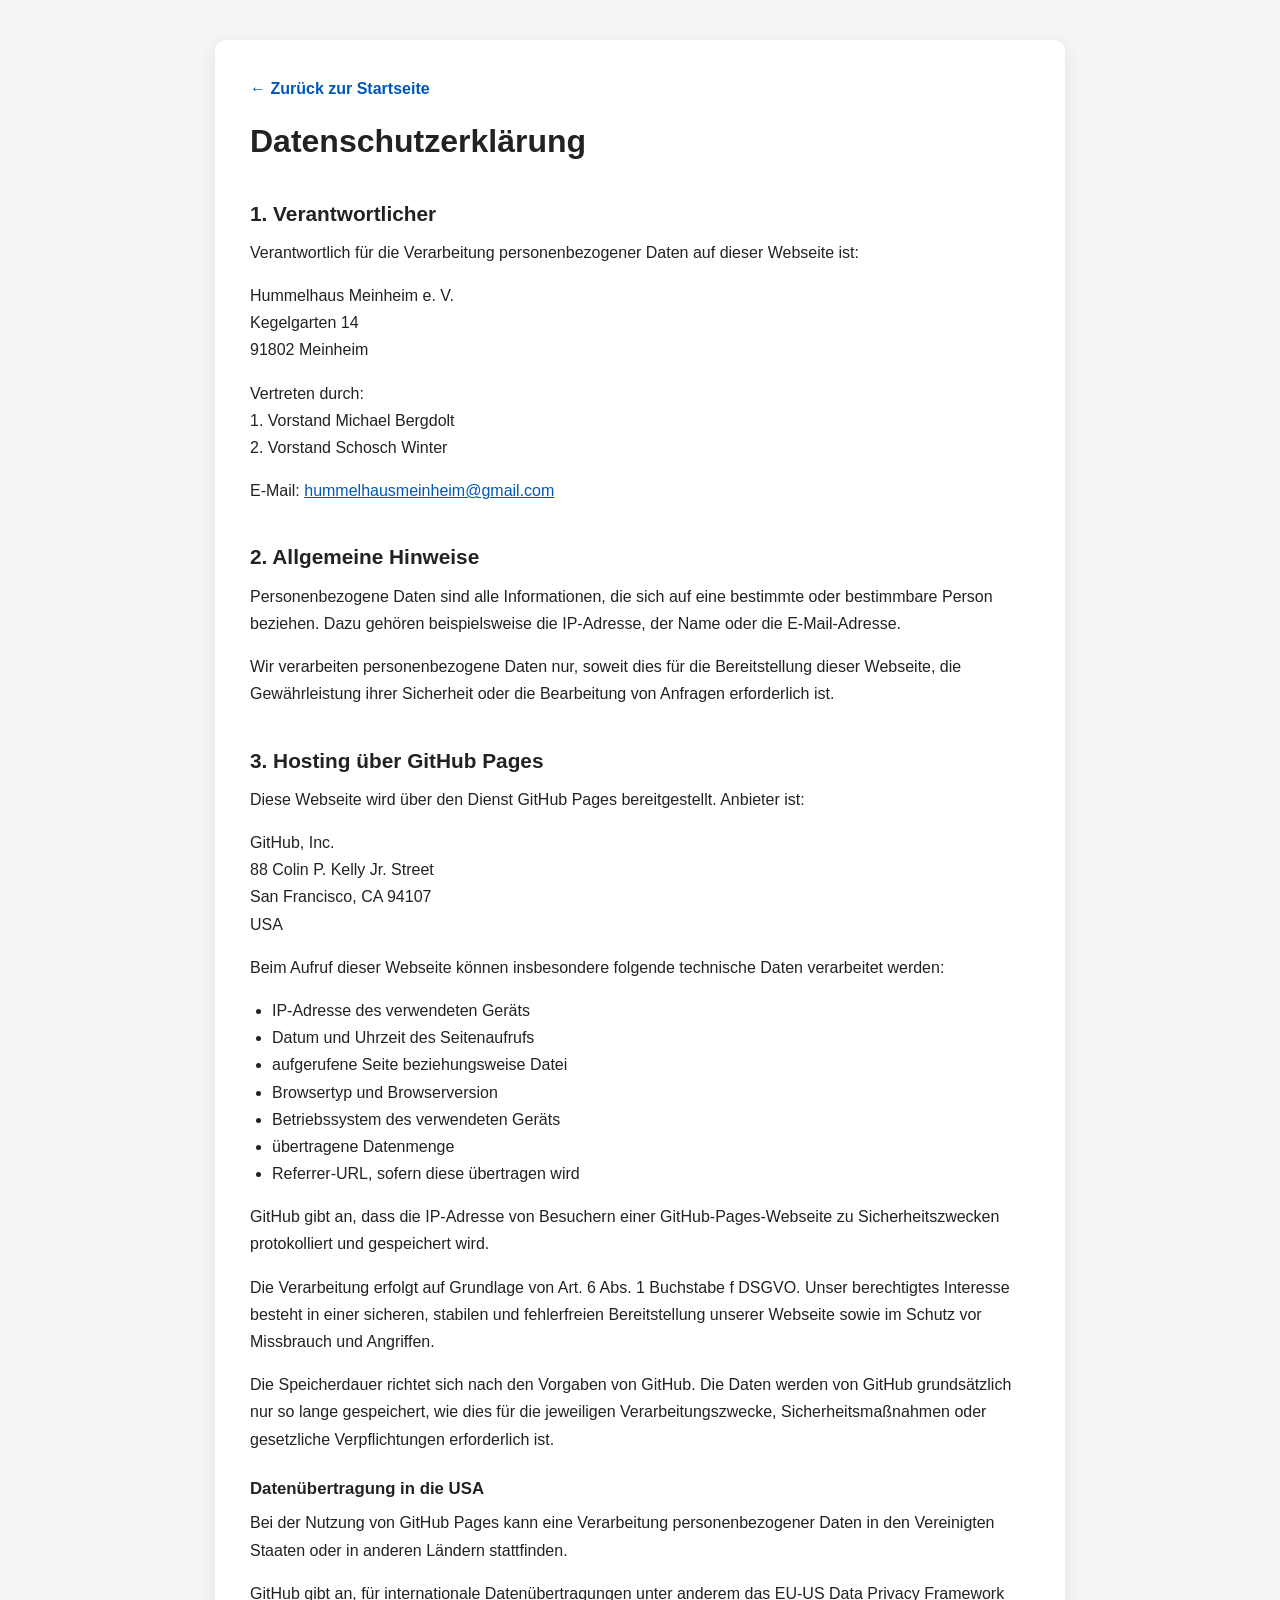
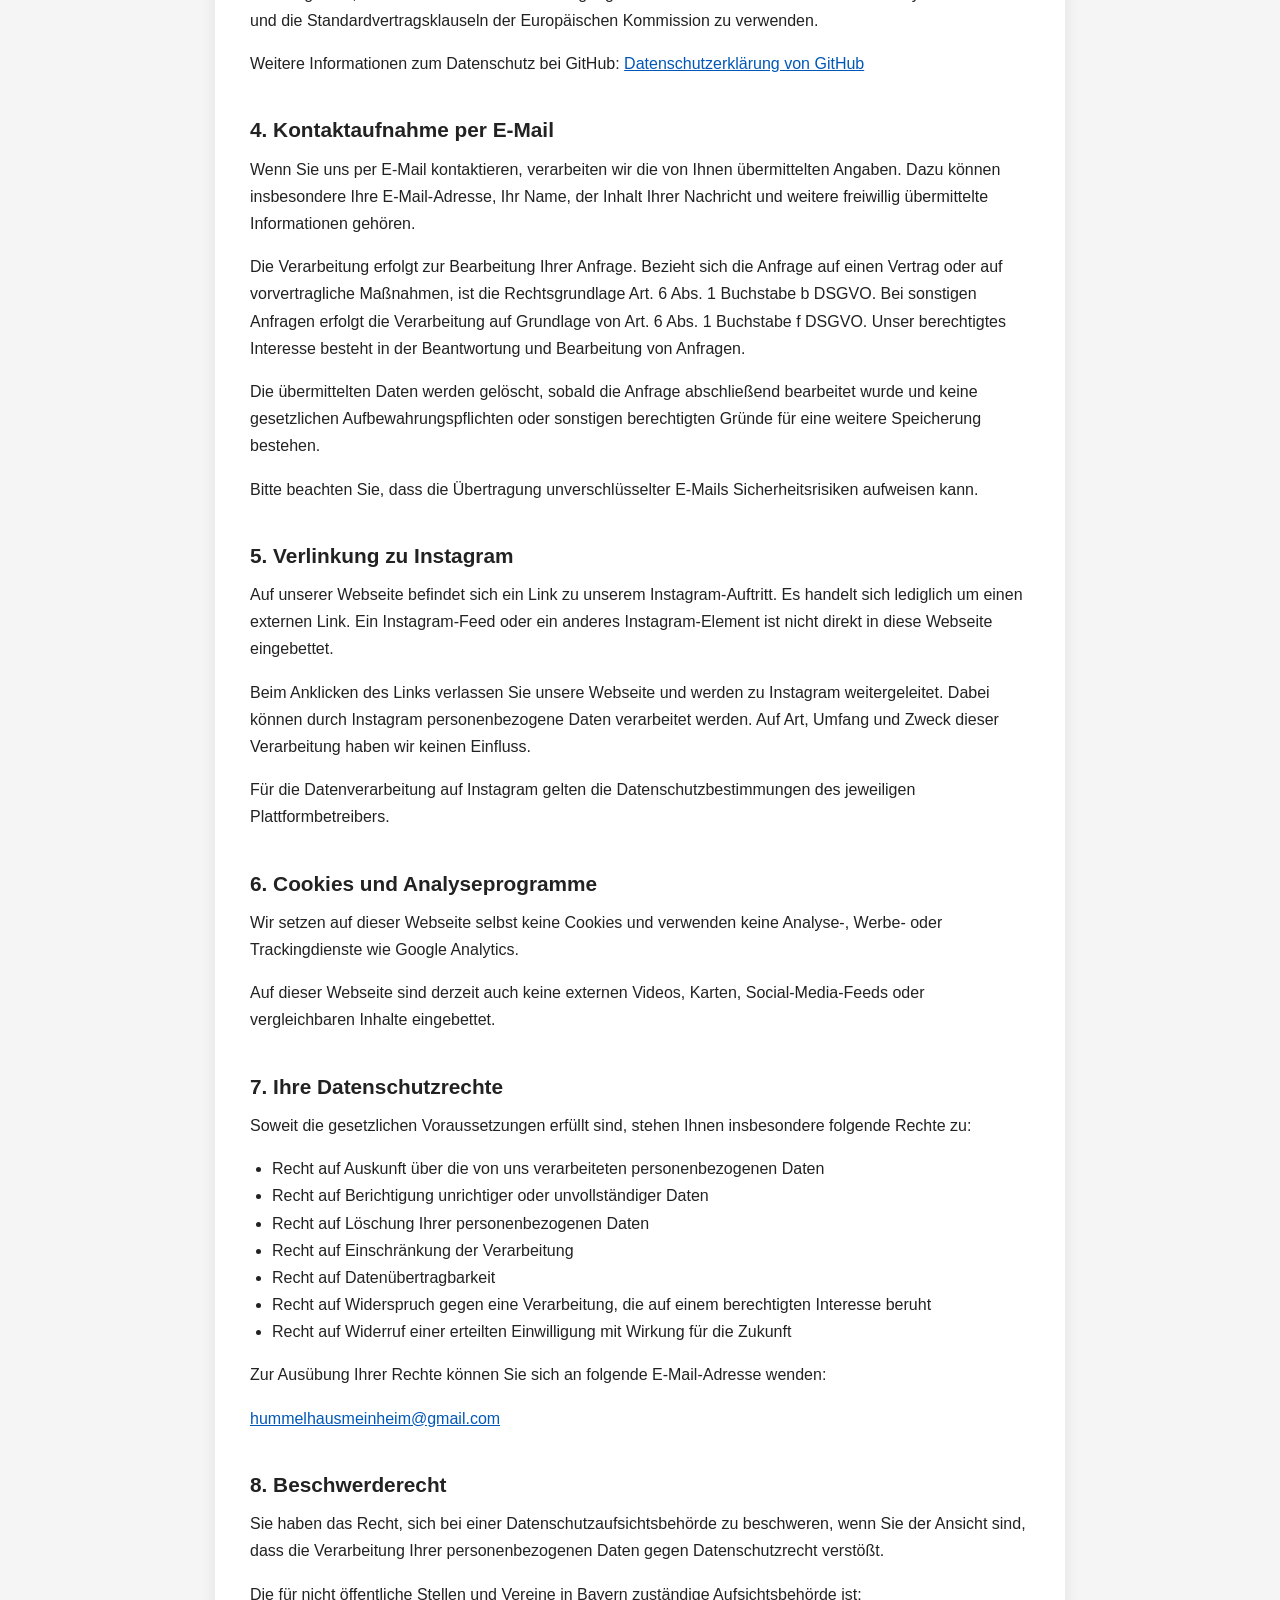
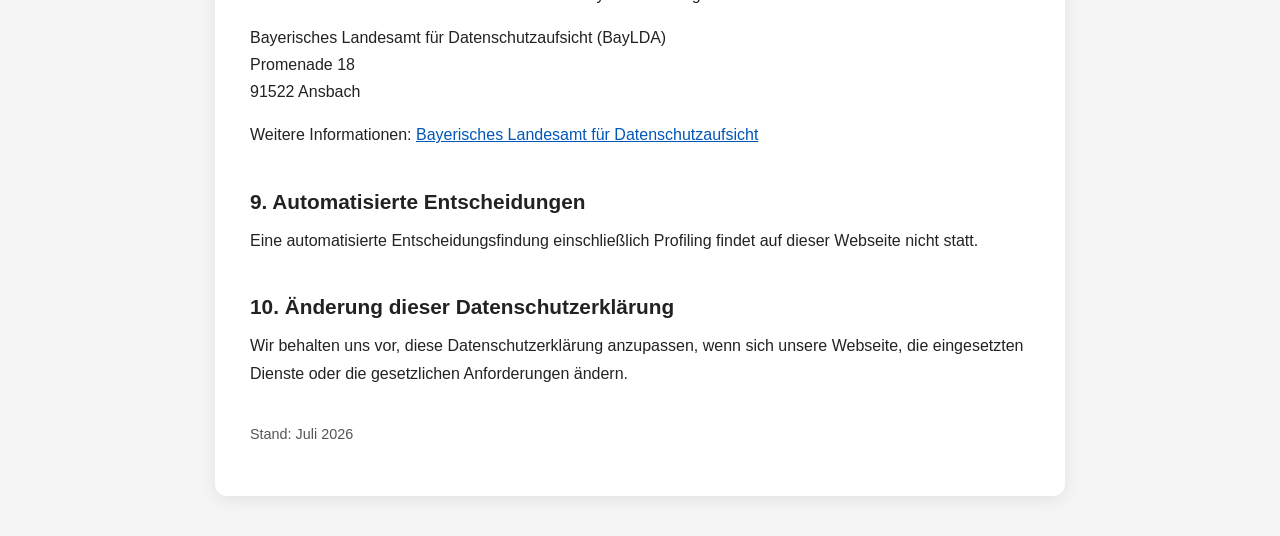
==== datenschutz.html @ 095d82a3 "Create datenschutz.html" ====
<!DOCTYPE html>
<html lang="de">
<head>
    <meta charset="UTF-8">

    <meta name="viewport"
          content="width=device-width, initial-scale=1.0">

    <meta name="robots" content="index, follow">

    <title>Datenschutzerklärung | Hummelhaus Meinheim e. V.</title>

    <style>
        * {
            box-sizing: border-box;
        }

        body {
            margin: 0;
            padding: 40px 20px;
            font-family: Arial, Helvetica, sans-serif;
            line-height: 1.7;
            color: #222222;
            background-color: #f5f5f5;
        }

        main {
            width: 100%;
            max-width: 850px;
            margin: 0 auto;
            padding: 35px;
            background-color: #ffffff;
            border-radius: 12px;
            box-shadow: 0 4px 18px rgba(0, 0, 0, 0.08);
        }

        h1 {
            margin-top: 20px;
            line-height: 1.2;
        }

        h2 {
            margin-top: 35px;
            margin-bottom: 8px;
            font-size: 1.3rem;
        }

        h3 {
            margin-top: 22px;
            margin-bottom: 5px;
            font-size: 1.05rem;
        }

        p {
            margin-top: 6px;
        }

        ul {
            padding-left: 22px;
        }

        a {
            color: #0057b8;
            overflow-wrap: anywhere;
        }

        .zurueck {
            display: inline-block;
            font-weight: bold;
            text-decoration: none;
        }

        .zurueck:hover {
            text-decoration: underline;
        }

        .stand {
            margin-top: 35px;
            color: #555555;
            font-size: 0.9rem;
        }

        @media (max-width: 600px) {
            body {
                padding: 20px 12px;
            }

            main {
                padding: 24px 20px;
            }
        }
    </style>
</head>

<body>
    <main>
        <a class="zurueck" href="index.html">
            ← Zurück zur Startseite
        </a>

        <h1>Datenschutzerklärung</h1>

        <h2>1. Verantwortlicher</h2>

        <p>
            Verantwortlich für die Verarbeitung personenbezogener Daten
            auf dieser Webseite ist:
        </p>

        <p>
            Hummelhaus Meinheim e. V.<br>
            Kegelgarten 14<br>
            91802 Meinheim
        </p>

        <p>
            Vertreten durch:<br>
            1. Vorstand Michael Bergdolt<br>
            2. Vorstand Schosch Winter
        </p>

        <p>
            E-Mail:
            <a href="mailto:hummelhausmeinheim@gmail.com">
                hummelhausmeinheim@gmail.com
            </a>
        </p>

        <h2>2. Allgemeine Hinweise</h2>

        <p>
            Personenbezogene Daten sind alle Informationen, die sich auf
            eine bestimmte oder bestimmbare Person beziehen. Dazu gehören
            beispielsweise die IP-Adresse, der Name oder die
            E-Mail-Adresse.
        </p>

        <p>
            Wir verarbeiten personenbezogene Daten nur, soweit dies für
            die Bereitstellung dieser Webseite, die Gewährleistung ihrer
            Sicherheit oder die Bearbeitung von Anfragen erforderlich ist.
        </p>

        <h2>3. Hosting über GitHub Pages</h2>

        <p>
            Diese Webseite wird über den Dienst GitHub Pages bereitgestellt.
            Anbieter ist:
        </p>

        <p>
            GitHub, Inc.<br>
            88 Colin P. Kelly Jr. Street<br>
            San Francisco, CA 94107<br>
            USA
        </p>

        <p>
            Beim Aufruf dieser Webseite können insbesondere folgende
            technische Daten verarbeitet werden:
        </p>

        <ul>
            <li>IP-Adresse des verwendeten Geräts</li>
            <li>Datum und Uhrzeit des Seitenaufrufs</li>
            <li>aufgerufene Seite beziehungsweise Datei</li>
            <li>Browsertyp und Browserversion</li>
            <li>Betriebssystem des verwendeten Geräts</li>
            <li>übertragene Datenmenge</li>
            <li>Referrer-URL, sofern diese übertragen wird</li>
        </ul>

        <p>
            GitHub gibt an, dass die IP-Adresse von Besuchern einer
            GitHub-Pages-Webseite zu Sicherheitszwecken protokolliert und
            gespeichert wird.
        </p>

        <p>
            Die Verarbeitung erfolgt auf Grundlage von Art. 6 Abs. 1
            Buchstabe f DSGVO. Unser berechtigtes Interesse besteht in
            einer sicheren, stabilen und fehlerfreien Bereitstellung
            unserer Webseite sowie im Schutz vor Missbrauch und Angriffen.
        </p>

        <p>
            Die Speicherdauer richtet sich nach den Vorgaben von GitHub.
            Die Daten werden von GitHub grundsätzlich nur so lange
            gespeichert, wie dies für die jeweiligen Verarbeitungszwecke,
            Sicherheitsmaßnahmen oder gesetzliche Verpflichtungen
            erforderlich ist.
        </p>

        <h3>Datenübertragung in die USA</h3>

        <p>
            Bei der Nutzung von GitHub Pages kann eine Verarbeitung
            personenbezogener Daten in den Vereinigten Staaten oder in
            anderen Ländern stattfinden.
        </p>

        <p>
            GitHub gibt an, für internationale Datenübertragungen unter
            anderem das EU-US Data Privacy Framework und die
            Standardvertragsklauseln der Europäischen Kommission zu
            verwenden.
        </p>

        <p>
            Weitere Informationen zum Datenschutz bei GitHub:
            <a href="https://docs.github.com/de/site-policy/privacy-policies/github-general-privacy-statement"
               target="_blank"
               rel="noopener noreferrer">
                Datenschutzerklärung von GitHub
            </a>
        </p>

        <h2>4. Kontaktaufnahme per E-Mail</h2>

        <p>
            Wenn Sie uns per E-Mail kontaktieren, verarbeiten wir die von
            Ihnen übermittelten Angaben. Dazu können insbesondere Ihre
            E-Mail-Adresse, Ihr Name, der Inhalt Ihrer Nachricht und
            weitere freiwillig übermittelte Informationen gehören.
        </p>

        <p>
            Die Verarbeitung erfolgt zur Bearbeitung Ihrer Anfrage.
            Bezieht sich die Anfrage auf einen Vertrag oder auf
            vorvertragliche Maßnahmen, ist die Rechtsgrundlage Art. 6
            Abs. 1 Buchstabe b DSGVO. Bei sonstigen Anfragen erfolgt die
            Verarbeitung auf Grundlage von Art. 6 Abs. 1 Buchstabe f
            DSGVO. Unser berechtigtes Interesse besteht in der
            Beantwortung und Bearbeitung von Anfragen.
        </p>

        <p>
            Die übermittelten Daten werden gelöscht, sobald die Anfrage
            abschließend bearbeitet wurde und keine gesetzlichen
            Aufbewahrungspflichten oder sonstigen berechtigten Gründe für
            eine weitere Speicherung bestehen.
        </p>

        <p>
            Bitte beachten Sie, dass die Übertragung unverschlüsselter
            E-Mails Sicherheitsrisiken aufweisen kann.
        </p>

        <h2>5. Verlinkung zu Instagram</h2>

        <p>
            Auf unserer Webseite befindet sich ein Link zu unserem
            Instagram-Auftritt. Es handelt sich lediglich um einen
            externen Link. Ein Instagram-Feed oder ein anderes
            Instagram-Element ist nicht direkt in diese Webseite
            eingebettet.
        </p>

        <p>
            Beim Anklicken des Links verlassen Sie unsere Webseite und
            werden zu Instagram weitergeleitet. Dabei können durch
            Instagram personenbezogene Daten verarbeitet werden. Auf Art,
            Umfang und Zweck dieser Verarbeitung haben wir keinen
            Einfluss.
        </p>

        <p>
            Für die Datenverarbeitung auf Instagram gelten die
            Datenschutzbestimmungen des jeweiligen Plattformbetreibers.
        </p>

        <h2>6. Cookies und Analyseprogramme</h2>

        <p>
            Wir setzen auf dieser Webseite selbst keine Cookies und
            verwenden keine Analyse-, Werbe- oder Trackingdienste wie
            Google Analytics.
        </p>

        <p>
            Auf dieser Webseite sind derzeit auch keine externen Videos,
            Karten, Social-Media-Feeds oder vergleichbaren Inhalte
            eingebettet.
        </p>

        <h2>7. Ihre Datenschutzrechte</h2>

        <p>
            Soweit die gesetzlichen Voraussetzungen erfüllt sind, stehen
            Ihnen insbesondere folgende Rechte zu:
        </p>

        <ul>
            <li>
                Recht auf Auskunft über die von uns verarbeiteten
                personenbezogenen Daten
            </li>

            <li>
                Recht auf Berichtigung unrichtiger oder unvollständiger
                Daten
            </li>

            <li>
                Recht auf Löschung Ihrer personenbezogenen Daten
            </li>

            <li>
                Recht auf Einschränkung der Verarbeitung
            </li>

            <li>
                Recht auf Datenübertragbarkeit
            </li>

            <li>
                Recht auf Widerspruch gegen eine Verarbeitung, die auf
                einem berechtigten Interesse beruht
            </li>

            <li>
                Recht auf Widerruf einer erteilten Einwilligung mit Wirkung
                für die Zukunft
            </li>
        </ul>

        <p>
            Zur Ausübung Ihrer Rechte können Sie sich an folgende
            E-Mail-Adresse wenden:
        </p>

        <p>
            <a href="mailto:hummelhausmeinheim@gmail.com">
                hummelhausmeinheim@gmail.com
            </a>
        </p>

        <h2>8. Beschwerderecht</h2>

        <p>
            Sie haben das Recht, sich bei einer Datenschutzaufsichtsbehörde
            zu beschweren, wenn Sie der Ansicht sind, dass die Verarbeitung
            Ihrer personenbezogenen Daten gegen Datenschutzrecht verstößt.
        </p>

        <p>
            Die für nicht öffentliche Stellen und Vereine in Bayern
            zuständige Aufsichtsbehörde ist:
        </p>

        <p>
            Bayerisches Landesamt für Datenschutzaufsicht (BayLDA)<br>
            Promenade 18<br>
            91522 Ansbach
        </p>

        <p>
            Weitere Informationen:
            <a href="https://www.lda.bayern.de/de/beschwerde.html"
               target="_blank"
               rel="noopener noreferrer">
                Bayerisches Landesamt für Datenschutzaufsicht
            </a>
        </p>

        <h2>9. Automatisierte Entscheidungen</h2>

        <p>
            Eine automatisierte Entscheidungsfindung einschließlich
            Profiling findet auf dieser Webseite nicht statt.
        </p>

        <h2>10. Änderung dieser Datenschutzerklärung</h2>

        <p>
            Wir behalten uns vor, diese Datenschutzerklärung anzupassen,
            wenn sich unsere Webseite, die eingesetzten Dienste oder die
            gesetzlichen Anforderungen ändern.
        </p>

        <p class="stand">
            Stand: Juli 2026
        </p>
    </main>
</body>
</html>
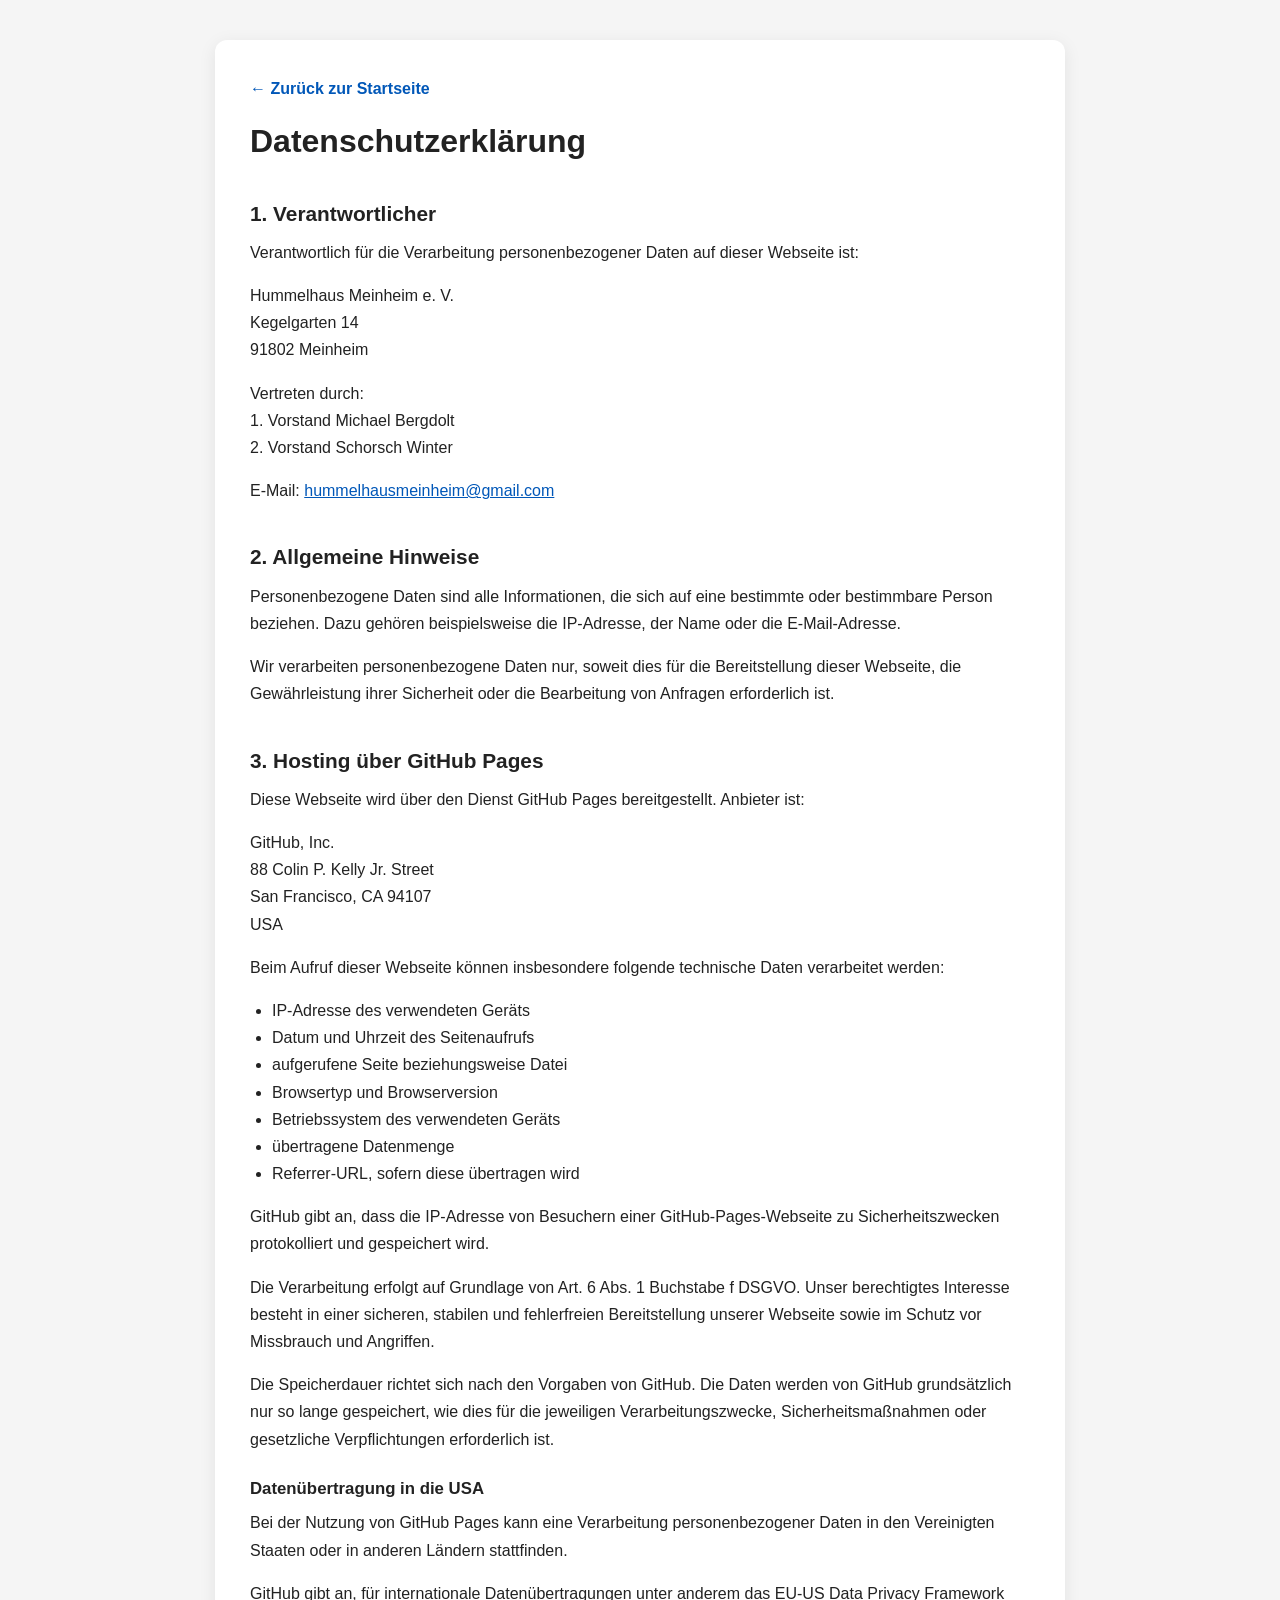
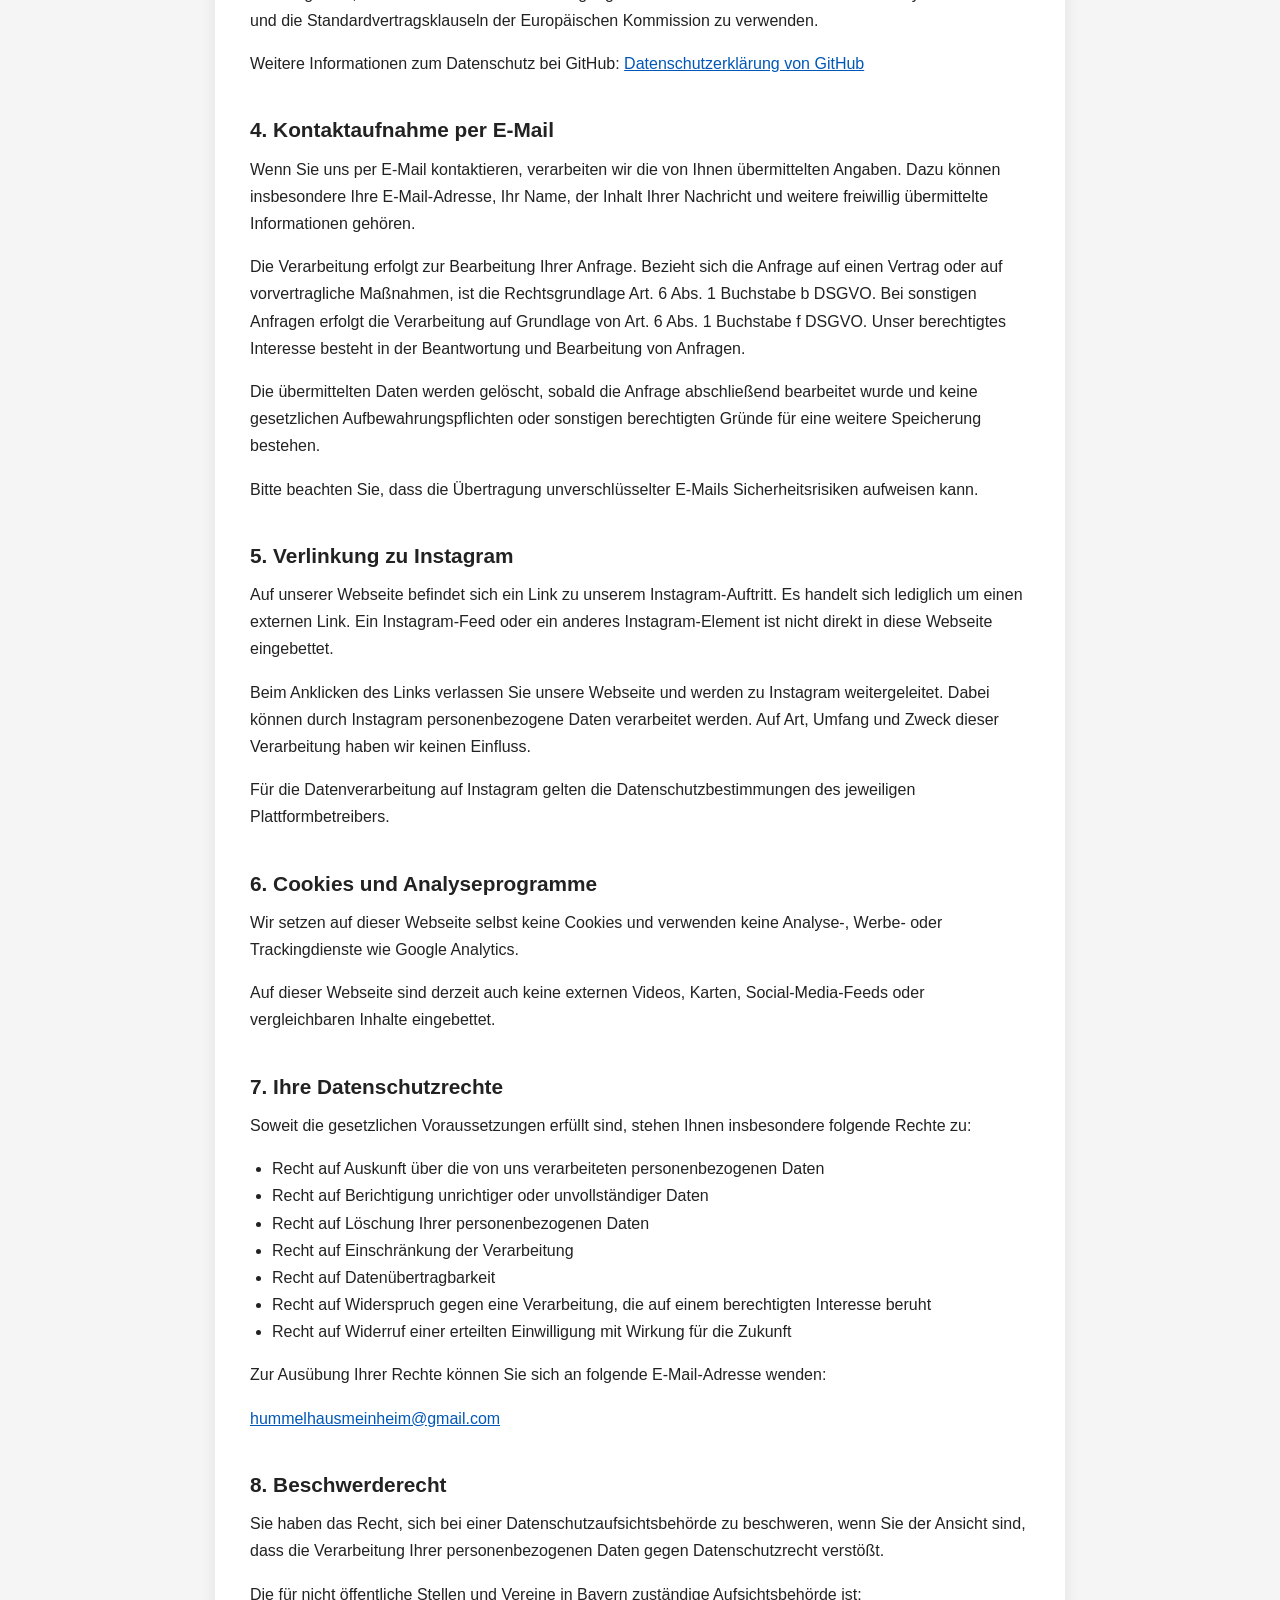
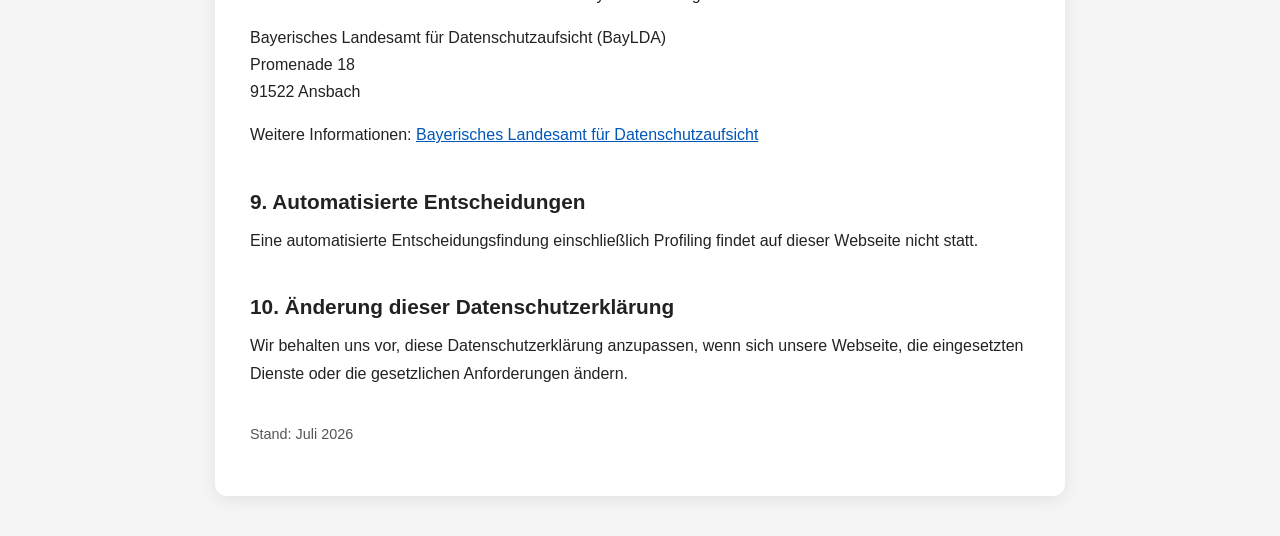
==== commit b8f3d47f: "Update datenschutz.html" ====
--- a/datenschutz.html
+++ b/datenschutz.html
@@ -116,7 +116,7 @@
         <p>
             Vertreten durch:<br>
             1. Vorstand Michael Bergdolt<br>
-            2. Vorstand Schosch Winter
+            2. Vorstand Schorsch Winter
         </p>
 
         <p>
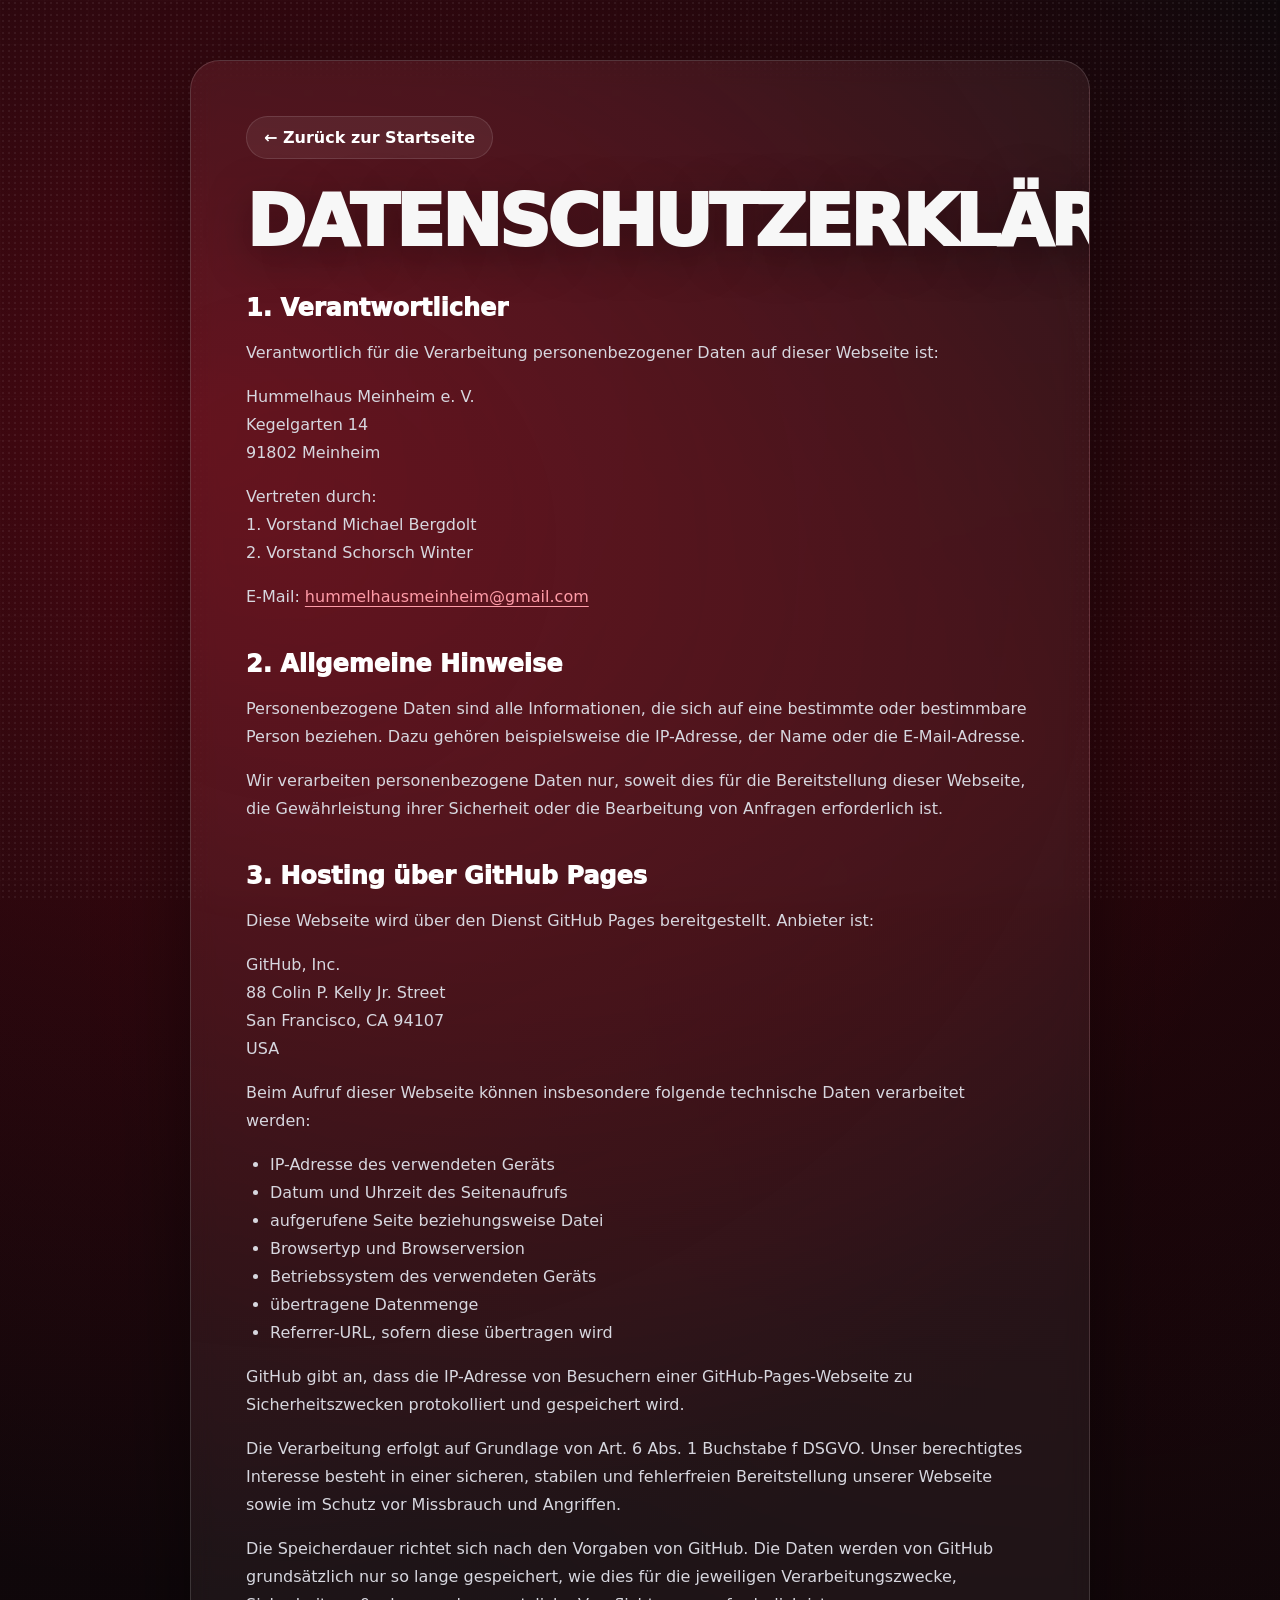
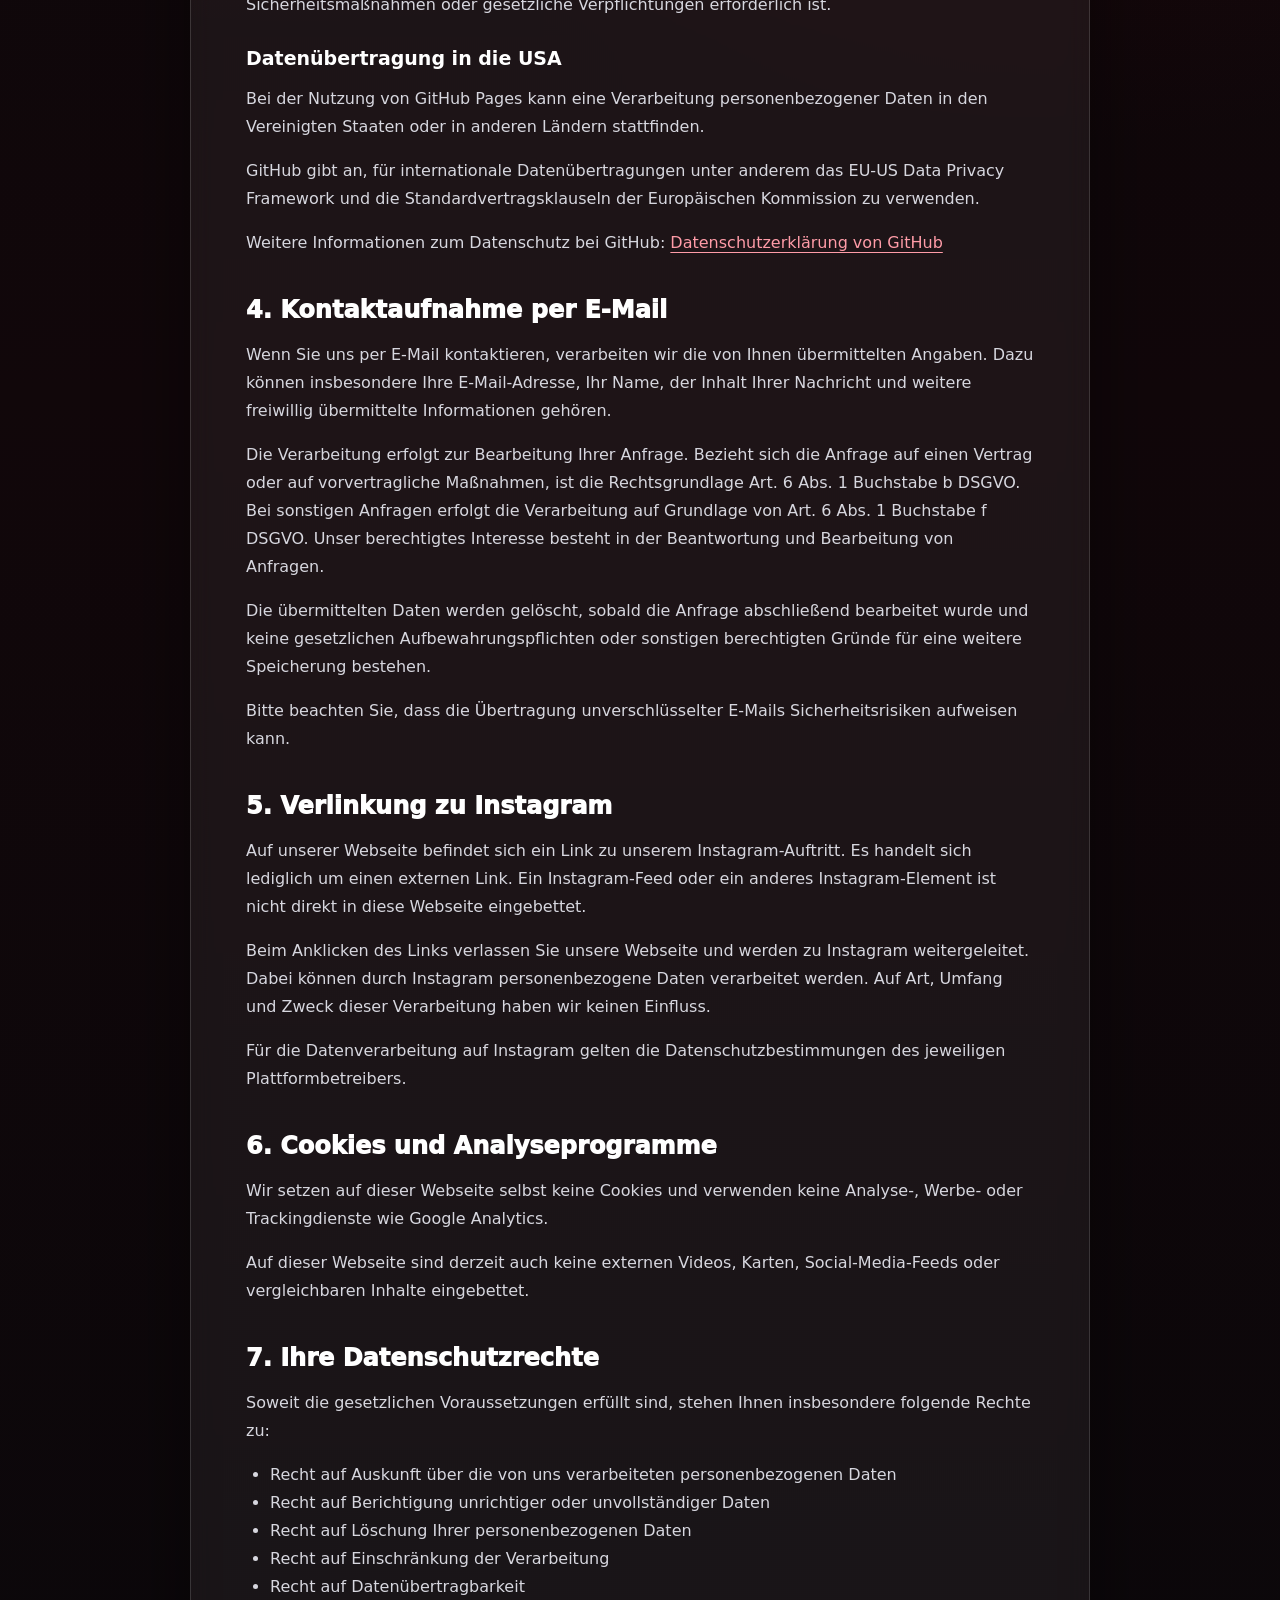
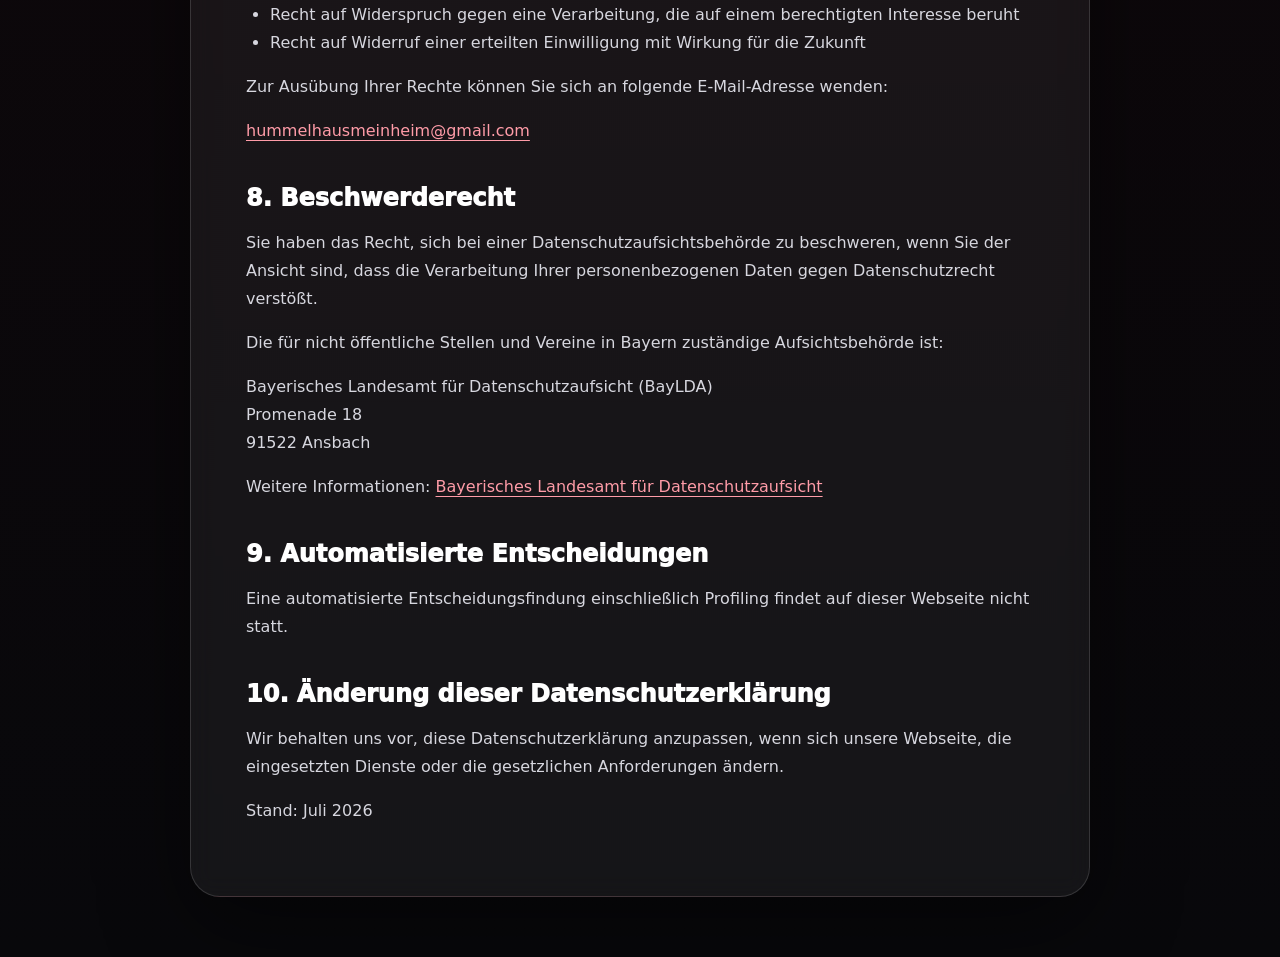
==== commit bd5e6675: "Update datenschutz.html without inline style" ====
--- a/datenschutz.html
+++ b/datenschutz.html
@@ -9,92 +9,16 @@
     <meta name="robots" content="index, follow">
 
     <title>Datenschutzerklärung | Hummelhaus Meinheim e. V.</title>
-
-    <style>
-        * {
-            box-sizing: border-box;
-        }
-
-        body {
-            margin: 0;
-            padding: 40px 20px;
-            font-family: Arial, Helvetica, sans-serif;
-            line-height: 1.7;
-            color: #222222;
-            background-color: #f5f5f5;
-        }
-
-        main {
-            width: 100%;
-            max-width: 850px;
-            margin: 0 auto;
-            padding: 35px;
-            background-color: #ffffff;
-            border-radius: 12px;
-            box-shadow: 0 4px 18px rgba(0, 0, 0, 0.08);
-        }
-
-        h1 {
-            margin-top: 20px;
-            line-height: 1.2;
-        }
-
-        h2 {
-            margin-top: 35px;
-            margin-bottom: 8px;
-            font-size: 1.3rem;
-        }
-
-        h3 {
-            margin-top: 22px;
-            margin-bottom: 5px;
-            font-size: 1.05rem;
-        }
-
-        p {
-            margin-top: 6px;
-        }
-
-        ul {
-            padding-left: 22px;
-        }
-
-        a {
-            color: #0057b8;
-            overflow-wrap: anywhere;
-        }
-
-        .zurueck {
-            display: inline-block;
-            font-weight: bold;
-            text-decoration: none;
-        }
-
-        .zurueck:hover {
-            text-decoration: underline;
-        }
-
-        .stand {
-            margin-top: 35px;
-            color: #555555;
-            font-size: 0.9rem;
-        }
-
-        @media (max-width: 600px) {
-            body {
-                padding: 20px 12px;
-            }
-
-            main {
-                padding: 24px 20px;
-            }
-        }
-    </style>
+    <link rel="stylesheet" href="style.css">
+
+    <link rel="icon" type="image/png" sizes="512x512" href="/favicon.png">
+    <link rel="shortcut icon" href="/favicon.ico">
+    <link rel="apple-touch-icon" sizes="180x180" href="/apple-touch-icon.png">
 </head>
 
-<body>
-    <main>
-        <a class="zurueck" href="index.html">
+<body class="legal-page">
+    <main class="legal-container">
+        <a class="legal-back" href="index.html">
             ← Zurück zur Startseite
         </a>
 
--- a/style.css
+++ b/style.css
@@ -0,0 +1,684 @@
+:root {
+  --panel: rgba(255, 255, 255, .055);
+  --line: rgba(255, 255, 255, .12);
+  --text: #f7f7f7;
+  --muted: #b8b8c3;
+  --red: #e30620;
+  --red-soft: #ff9ca8;
+  --shadow: 0 28px 90px rgba(0, 0, 0, .45);
+  --radius: 30px;
+  --font: system-ui, -apple-system, BlinkMacSystemFont, "Segoe UI", sans-serif;
+  --mono: ui-monospace, SFMono-Regular, Menlo, Monaco, Consolas, "Liberation Mono", monospace;
+}
+
+* { box-sizing: border-box; }
+html {
+  scroll-behavior: smooth;
+  max-width: 100%;
+  overflow-x: hidden;
+}
+body {
+  margin: 0;
+  width: 100%;
+  max-width: 100%;
+  min-height: 100vh;
+  overflow-x: hidden;
+  color: var(--text);
+  font-family: var(--font);
+  background:
+    radial-gradient(circle at 15% 10%, rgba(227, 6, 32, .28), transparent 30%),
+    radial-gradient(circle at 82% 18%, rgba(118, 0, 12, .25), transparent 28%),
+    linear-gradient(180deg, #08080b 0%, #11070a 48%, #08080b 100%);
+}
+body::before,
+body::after {
+  content: "";
+  position: fixed;
+  inset: 0;
+  z-index: -2;
+  pointer-events: none;
+}
+body::before {
+  opacity: .18;
+  background-image: radial-gradient(rgba(255, 255, 255, .35) 1px, transparent 1px);
+  background-size: 6px 6px;
+}
+body::after {
+  z-index: -1;
+  opacity: .10;
+  background-image:
+    linear-gradient(rgba(255, 255, 255, .14) 1px, transparent 1px),
+    linear-gradient(90deg, rgba(255, 255, 255, .14) 1px, transparent 1px);
+  background-size: 44px 44px;
+}
+a { color: inherit; text-decoration: none; }
+.container { width: min(1180px, calc(100% - 40px)); margin-inline: auto; }
+
+/* Navigation */
+.nav {
+  position: sticky;
+  top: 0;
+  z-index: 20;
+  border-bottom: 1px solid var(--line);
+  background: rgba(9, 9, 12, .82);
+  backdrop-filter: blur(18px);
+}
+.nav .container { width: min(1740px, calc(100% - 56px)); }
+.nav-inner {
+  display: flex;
+  align-items: center;
+  gap: 30px;
+  padding: 16px 0;
+}
+.brand {
+  display: flex;
+  flex: 0 1 auto;
+  align-items: center;
+  min-width: 0;
+  gap: 18px;
+}
+.brand-mark {
+  width: 126px;
+  height: 94px;
+  flex: 0 0 126px;
+}
+.brand-mark img {
+  display: block;
+  width: 100%;
+  height: 100%;
+  object-fit: contain;
+  filter:
+    drop-shadow(0 0 1px rgba(255, 255, 255, .65))
+    drop-shadow(0 10px 24px rgba(227, 6, 32, .32));
+}
+.brand-copy { min-width: 0; }
+.brand-title {
+  margin: 0;
+  white-space: nowrap;
+  font-size: clamp(28px, 2.4vw, 42px);
+  font-weight: 1000;
+  line-height: 1;
+  letter-spacing: .05em;
+  text-transform: uppercase;
+}
+.brand-sub {
+  margin: 9px 0 0;
+  white-space: nowrap;
+  color: var(--red-soft);
+  font-family: var(--mono);
+  font-size: 14px;
+  letter-spacing: .18em;
+  text-transform: uppercase;
+}
+.nav-links {
+  display: flex;
+  align-items: center;
+  gap: 28px;
+  margin-left: auto;
+  flex-shrink: 0;
+  color: #d9d9df;
+  font-family: var(--mono);
+  font-size: 15px;
+  letter-spacing: .12em;
+  text-transform: uppercase;
+}
+.nav-links a:hover,
+.footer-links a:hover { color: #fff; }
+.nav-ticket { flex-shrink: 0; white-space: nowrap; }
+
+/* Buttons */
+.btn {
+  display: inline-flex;
+  align-items: center;
+  justify-content: center;
+  gap: 10px;
+  border: 0;
+  border-radius: 999px;
+  padding: 14px 22px;
+  font-weight: 950;
+  letter-spacing: .08em;
+  text-transform: uppercase;
+  transition: transform .2s ease, background .2s ease;
+}
+.btn:hover { transform: translateY(-2px); }
+.btn-light { color: #0b0b0d; background: #fff; }
+.btn-red { color: #fff; background: var(--red); box-shadow: 0 20px 45px rgba(227, 6, 32, .24); }
+.btn-outline { border: 1px solid var(--line); background: rgba(255, 255, 255, .06); }
+
+/* Hero */
+.hero {
+  position: relative;
+  display: grid;
+  grid-template-columns: minmax(0, 1fr) minmax(390px, 420px);
+  align-items: center;
+  gap: 48px;
+  padding: 88px 0 80px;
+}
+.hero::before {
+  content: "";
+  position: absolute;
+  top: 24px;
+  bottom: 20px;
+  left: 50%;
+  width: 100vw;
+  max-width: 100vw;
+  transform: translateX(-50%);
+  z-index: -1;
+  border-block: 1px solid rgba(255, 255, 255, .06);
+  background:
+    radial-gradient(circle at 20% 40%, rgba(227, 6, 32, .18), transparent 34%),
+    linear-gradient(110deg, rgba(91, 0, 7, .72), rgba(10, 10, 14, .35) 62%);
+}
+.hero > div,
+.poster { min-width: 0; }
+.pills { display: flex; flex-wrap: wrap; gap: 12px; margin-bottom: 28px; }
+.pill {
+  border: 1px solid var(--line);
+  border-radius: 999px;
+  padding: 10px 14px;
+  background: rgba(255, 255, 255, .055);
+  font-family: var(--mono);
+  font-size: 14px;
+  letter-spacing: .09em;
+  text-transform: uppercase;
+}
+h1 {
+  max-width: 900px;
+  margin: 0;
+  font-size: clamp(60px, 7.4vw, 108px);
+  font-weight: 1000;
+  line-height: .88;
+  letter-spacing: -.065em;
+  text-transform: uppercase;
+  text-shadow: 0 10px 45px rgba(0, 0, 0, .42);
+}
+.hero-text {
+  max-width: 650px;
+  margin: 30px 0 0;
+  color: #d7d7df;
+  font-size: 20px;
+  line-height: 1.65;
+}
+.hero-actions { display: flex; flex-wrap: wrap; gap: 14px; margin-top: 34px; }
+.poster {
+  position: relative;
+  overflow: hidden;
+  transform: rotate(-1.5deg);
+  border: 1px solid rgba(227, 6, 32, .35);
+  border-radius: 38px;
+  padding: 22px;
+  background: linear-gradient(180deg, rgba(45, 5, 10, .94), rgba(12, 12, 17, .94));
+  box-shadow: var(--shadow);
+  backdrop-filter: blur(10px);
+}
+.poster::before {
+  content: "";
+  position: absolute;
+  top: -20%;
+  left: -10%;
+  width: 240px;
+  height: 240px;
+  border-radius: 50%;
+  background: radial-gradient(circle, rgba(227, 6, 32, .22), transparent 70%);
+}
+.poster-inner {
+  position: relative;
+  display: flex;
+  min-height: 590px;
+  flex-direction: column;
+  justify-content: space-between;
+  gap: 24px;
+  border: 1px solid rgba(255, 255, 255, .10);
+  border-radius: 28px;
+  padding: 28px;
+  background:
+    radial-gradient(circle at 80% 18%, rgba(255, 255, 255, .12), transparent 18%),
+    linear-gradient(145deg, rgba(120, 0, 12, .45), rgba(16, 16, 22, .96) 50%, rgba(227, 6, 32, .09));
+}
+.poster-small {
+  margin: 0;
+  color: rgba(255, 255, 255, .78);
+  font-family: var(--mono);
+  font-size: 14px;
+  letter-spacing: .35em;
+  text-transform: uppercase;
+}
+.poster-year {
+  margin: 12px 0 0;
+  font-size: clamp(48px, 7vw, 74px);
+  font-weight: 1000;
+  line-height: .9;
+  text-transform: uppercase;
+}
+.logo-card,
+.logo-frame {
+  display: flex;
+  align-items: center;
+  justify-content: center;
+  width: 100%;
+}
+.logo-card { min-height: 440px; }
+.logo-frame img {
+  display: block;
+  width: min(100%, 650px);
+  max-height: 500px;
+  object-fit: contain;
+  filter:
+    drop-shadow(0 0 1px rgba(255, 255, 255, .75))
+    drop-shadow(0 18px 38px rgba(227, 6, 32, .30));
+}
+
+/* General sections */
+section { padding: 76px 0; }
+.eyebrow {
+  margin: 0 0 12px;
+  color: var(--red-soft);
+  font-family: var(--mono);
+  font-size: 14px;
+  letter-spacing: .38em;
+  text-transform: uppercase;
+}
+h2 {
+  max-width: 780px;
+  margin: 0 0 34px;
+  font-size: clamp(40px, 6vw, 72px);
+  font-weight: 1000;
+  line-height: .95;
+  letter-spacing: -.045em;
+  text-transform: uppercase;
+}
+
+/* Coming soon */
+.coming-soon-panel {
+  position: relative;
+  overflow: hidden;
+  border: 1px solid rgba(227, 6, 32, .34);
+  border-radius: 34px;
+  padding: clamp(34px, 7vw, 76px);
+  text-align: center;
+  background:
+    radial-gradient(circle at 15% 15%, rgba(227, 6, 32, .20), transparent 32%),
+    linear-gradient(145deg, rgba(255, 255, 255, .065), rgba(255, 255, 255, .025));
+  box-shadow: var(--shadow);
+}
+.coming-soon-panel::after {
+  content: "COMING SOON";
+  position: absolute;
+  right: -30px;
+  bottom: -18px;
+  color: rgba(255, 255, 255, .035);
+  font-size: clamp(70px, 13vw, 170px);
+  font-weight: 1000;
+  line-height: .8;
+  letter-spacing: -.07em;
+  white-space: nowrap;
+  pointer-events: none;
+}
+.coming-soon-panel h2,
+.coming-soon-panel p,
+.coming-badge { position: relative; z-index: 1; }
+.coming-soon-panel h2 { margin: 0 auto 18px; }
+.coming-soon-panel p {
+  max-width: 720px;
+  margin: 0 auto;
+  color: #d9d9e1;
+  font-size: 19px;
+  line-height: 1.7;
+}
+.coming-badge {
+  display: inline-flex;
+  align-items: center;
+  gap: 9px;
+  margin-bottom: 20px;
+  border: 1px solid rgba(255, 255, 255, .16);
+  border-radius: 999px;
+  padding: 10px 15px;
+  color: var(--red-soft);
+  background: rgba(0, 0, 0, .22);
+  font-family: var(--mono);
+  font-size: 13px;
+  letter-spacing: .15em;
+  text-transform: uppercase;
+}
+.coming-badge::before {
+  content: "";
+  width: 8px;
+  height: 8px;
+  border-radius: 50%;
+  background: var(--red);
+  box-shadow: 0 0 16px rgba(227, 6, 32, .85);
+}
+
+/* Information */
+.info-grid {
+  display: grid;
+  grid-template-columns: repeat(4, 1fr);
+  gap: 18px;
+}
+.info-card {
+  border: 1px solid var(--line);
+  border-radius: var(--radius);
+  padding: 26px;
+  background: var(--panel);
+  backdrop-filter: blur(8px);
+}
+.info-icon {
+  display: grid;
+  width: 46px;
+  height: 46px;
+  place-items: center;
+  border-radius: 16px;
+  color: var(--red-soft);
+  background: rgba(227, 6, 32, .16);
+  font-size: 24px;
+}
+.info-card h3 {
+  margin: 22px 0 0;
+  font-size: 28px;
+  font-weight: 950;
+  letter-spacing: -.02em;
+  text-transform: uppercase;
+}
+.info-card p { margin: 12px 0 0; color: #d3d3dc; line-height: 1.7; }
+
+/* Sponsors – neutral nach sichtbarer Logogröße sortiert */
+.sponsor-panel {
+  overflow: hidden;
+  border: 1px solid rgba(255, 255, 255, .14);
+  border-radius: 34px;
+  padding: clamp(24px, 4vw, 42px);
+  background:
+    radial-gradient(circle at 12% 12%, rgba(227, 6, 32, .18), transparent 32%),
+    linear-gradient(145deg, rgba(255, 255, 255, .07), rgba(255, 255, 255, .025));
+  box-shadow: var(--shadow);
+}
+.sponsor-intro {
+  max-width: 780px;
+  margin: -14px 0 38px;
+  color: #d5d5de;
+  font-size: 18px;
+  line-height: 1.65;
+}
+.sponsor-group + .sponsor-group {
+  margin-top: 32px;
+  padding-top: 32px;
+  border-top: 1px solid rgba(255, 255, 255, .09);
+}
+.sponsor-grid {
+  display: grid;
+  gap: 16px;
+}
+.sponsor-grid-large { grid-template-columns: repeat(3, minmax(0, 1fr)); }
+.sponsor-grid-medium { grid-template-columns: repeat(4, minmax(0, 1fr)); }
+.sponsor-grid-small { grid-template-columns: repeat(5, minmax(0, 1fr)); }
+.sponsor-card {
+  display: flex;
+  min-width: 0;
+  flex-direction: column;
+  align-items: center;
+  justify-content: center;
+  gap: 12px;
+  border: 1px solid rgba(255, 255, 255, .55);
+  border-radius: 22px;
+  color: #121216;
+  background: rgba(255, 255, 255, .97);
+  box-shadow: 0 16px 35px rgba(0, 0, 0, .24);
+  transition: transform .2s ease, box-shadow .2s ease;
+}
+.sponsor-card:hover {
+  transform: translateY(-3px);
+  box-shadow: 0 22px 45px rgba(0, 0, 0, .30);
+}
+.sponsor-card[hidden],
+.sponsor-group[hidden] { display: none !important; }
+.sponsor-logo {
+  display: flex;
+  width: 100%;
+  min-width: 0;
+  align-items: center;
+  justify-content: center;
+}
+.sponsor-logo img {
+  display: block;
+  max-width: 100%;
+  width: auto;
+  height: auto;
+  object-fit: contain;
+}
+.sponsor-name {
+  max-width: 100%;
+  color: #25252b;
+  font-size: 13px;
+  font-weight: 800;
+  line-height: 1.35;
+  text-align: center;
+  overflow-wrap: anywhere;
+}
+.sponsor-card-large { min-height: 205px; padding: 22px; }
+.sponsor-card-large .sponsor-logo img { max-height: 120px; }
+.sponsor-card-wohnstudio .sponsor-logo img {
+  width: 100%;
+  max-width: 280px;
+  max-height: 96px;
+  object-fit: contain;
+}
+.sponsor-card-pflege .sponsor-logo img { max-height: 150px; }
+.sponsor-card-berghof .sponsor-logo img { max-height: 96px; }
+.sponsor-card-medium { min-height: 150px; padding: 18px; }
+.sponsor-card-medium .sponsor-logo img { max-height: 82px; }
+.sponsor-card-small { min-height: 115px; padding: 14px; }
+.sponsor-card-small .sponsor-logo img { max-height: 58px; }
+.sponsor-thanks {
+  margin: 38px 0 0;
+  color: var(--red-soft);
+  font-family: var(--mono);
+  font-size: 13px;
+  letter-spacing: .12em;
+  text-align: center;
+  text-transform: uppercase;
+}
+@media (max-width: 1080px) {
+  .sponsor-grid-large { grid-template-columns: repeat(2, minmax(0, 1fr)); }
+  .sponsor-grid-medium { grid-template-columns: repeat(3, minmax(0, 1fr)); }
+  .sponsor-grid-small { grid-template-columns: repeat(3, minmax(0, 1fr)); }
+}
+@media (max-width: 700px) {
+  .sponsor-grid-large { grid-template-columns: 1fr; }
+  .sponsor-grid-medium,
+  .sponsor-grid-small { grid-template-columns: repeat(2, minmax(0, 1fr)); }
+  .sponsor-card-large { min-height: 165px; }
+  .sponsor-card-medium { min-height: 125px; }
+  .sponsor-card-small { min-height: 105px; }
+}
+@media (max-width: 430px) {
+  .sponsor-grid-medium,
+  .sponsor-grid-small {
+    grid-template-columns: 1fr;
+    justify-items: center;
+  }
+  .sponsor-card-medium { width: min(100%, 300px); }
+  .sponsor-card-small { width: min(72%, 220px); }
+}
+
+/* Footer */
+footer { border-top: 1px solid var(--line); padding: 34px 0; color: var(--muted); font-size: 14px; }
+.footer-inner { display: flex; justify-content: space-between; gap: 20px; flex-wrap: wrap; }
+.footer-links { display: flex; gap: 20px; flex-wrap: wrap; }
+
+/* Responsive */
+@media (max-width: 1500px) {
+  .nav .container { width: min(100% - 36px, 1400px); }
+  .nav-inner { gap: 20px; }
+  .brand-title { font-size: 34px; }
+  .nav-links { gap: 18px; font-size: 14px; letter-spacing: .1em; }
+  .nav-ticket { padding: 13px 19px; font-size: 13px; }
+}
+@media (max-width: 1210px) {
+  .nav-links { display: none; }
+  .nav-inner { justify-content: space-between; }
+}
+@media (max-width: 980px) {
+  .hero { grid-template-columns: 1fr; gap: 34px; padding-top: 58px; }
+  .poster { transform: none; }
+  .poster-inner { min-height: auto; }
+  .info-grid { grid-template-columns: repeat(2, 1fr); }
+}
+@media (max-width: 760px) {
+  .brand-mark { width: 98px; height: 76px; flex-basis: 98px; }
+  .brand-title { font-size: 24px; }
+  .brand-sub { font-size: 11px; }
+  .nav-ticket { display: none; }
+  .logo-card { min-height: 330px; }
+  .logo-frame img { max-height: 390px; }
+}
+@media (max-width: 620px) {
+  .container { width: min(100% - 28px, 1180px); }
+  h2 { font-size: 34px; overflow-wrap: anywhere; }
+  .coming-soon-panel { max-width: 100%; }
+  .coming-soon-panel::after { right: -10px; font-size: 70px; }
+  section { padding: 54px 0; }
+  .btn { width: 100%; }
+  .hero { padding-bottom: 48px; }
+  .hero-text { font-size: 17px; }
+  .info-grid { grid-template-columns: 1fr; }
+  .sponsor-panel { border-radius: 26px; padding: 18px; }
+}
+@media (max-width: 460px) {
+  h1 { font-size: 48px; letter-spacing: -.055em; }
+  .brand-mark { width: 78px; height: 62px; flex-basis: 78px; }
+  .brand-title { font-size: 19px; }
+  .brand-sub { font-size: 9px; letter-spacing: .12em; }
+}
+  
+/* Verhindert horizontales Scrollen auf Mobilgeräten */
+main,
+header,
+footer,
+section {
+  max-width: 100%;
+}
+
+@supports (overflow: clip) {
+  html,
+  body,
+  main {
+    overflow-x: clip;
+  }
+}
+
+/* Impressum und Datenschutz */
+
+.legal-page {
+  min-height: 100vh;
+  padding: 60px 20px;
+  color: var(--text);
+  background:
+    radial-gradient(circle at 15% 10%, rgba(227, 6, 32, .28), transparent 30%),
+    radial-gradient(circle at 82% 18%, rgba(118, 0, 12, .25), transparent 28%),
+    linear-gradient(180deg, #08080b 0%, #11070a 48%, #08080b 100%);
+}
+
+.legal-page::before {
+  content: "";
+  position: fixed;
+  inset: 0;
+  z-index: -1;
+  pointer-events: none;
+  opacity: .18;
+  background-image:
+    radial-gradient(rgba(255, 255, 255, .35) 1px, transparent 1px);
+  background-size: 6px 6px;
+}
+
+.legal-container {
+  width: min(900px, 100%);
+  margin: 0 auto;
+  padding: clamp(28px, 5vw, 55px);
+  border: 1px solid rgba(255, 255, 255, .14);
+  border-radius: 30px;
+  background:
+    radial-gradient(circle at 12% 12%, rgba(227, 6, 32, .14), transparent 30%),
+    rgba(255, 255, 255, .055);
+  box-shadow: var(--shadow);
+  backdrop-filter: blur(12px);
+}
+
+.legal-container h1 {
+  max-width: none;
+  margin: 28px 0 35px;
+  font-size: clamp(42px, 7vw, 72px);
+  line-height: .95;
+  letter-spacing: -.045em;
+  text-transform: uppercase;
+}
+
+.legal-container h2 {
+  max-width: none;
+  margin: 38px 0 10px;
+  color: #ffffff;
+  font-size: 24px;
+  line-height: 1.25;
+  letter-spacing: normal;
+  text-transform: none;
+}
+
+.legal-container h3 {
+  margin: 28px 0 8px;
+  color: #ffffff;
+  font-size: 19px;
+}
+
+.legal-container p,
+.legal-container li {
+  color: #d7d7df;
+  line-height: 1.75;
+}
+
+.legal-container ul {
+  padding-left: 24px;
+}
+
+.legal-container a {
+  color: var(--red-soft);
+  text-decoration: underline;
+  text-underline-offset: 4px;
+}
+
+.legal-container a:hover {
+  color: #ffffff;
+}
+
+.legal-back {
+  display: inline-flex;
+  align-items: center;
+  border: 1px solid var(--line);
+  border-radius: 999px;
+  padding: 11px 17px;
+  color: #ffffff !important;
+  background: rgba(255, 255, 255, .06);
+  font-weight: 800;
+  text-decoration: none !important;
+}
+
+.legal-back:hover {
+  background: rgba(227, 6, 32, .18);
+}
+
+@media (max-width: 600px) {
+  .legal-page {
+    padding: 25px 12px;
+  }
+
+  .legal-container {
+    padding: 25px 20px;
+    border-radius: 24px;
+  }
+
+  .legal-container h1 {
+    font-size: 38px;
+  }
+
+  .legal-container h2 {
+    font-size: 21px;
+  }
+}
